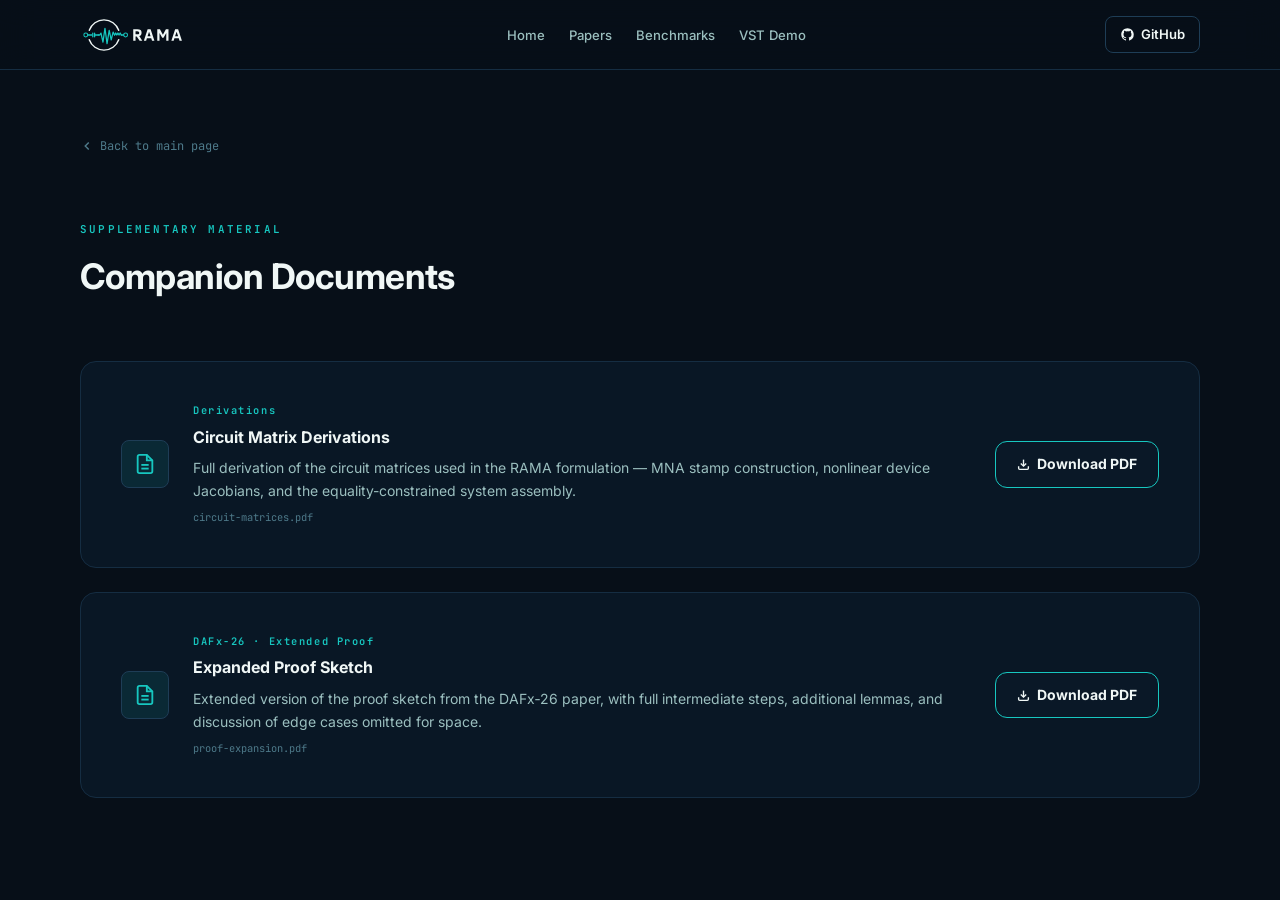
==== supplementary/index.html @ ff9d2bc9 "Add supplementary landing page and DAFx25 paper" ====
<!DOCTYPE html>
<html lang="en">
<head>
  <meta charset="UTF-8" />
  <meta name="viewport" content="width=device-width, initial-scale=1.0" />
  <meta name="description" content="RAMA supplementary material — circuit matrix derivations and expanded proof sketch." />
  <title>Supplementary Material — RAMA</title>
  <link rel="preconnect" href="https://fonts.googleapis.com" />
  <link rel="preconnect" href="https://fonts.gstatic.com" crossorigin />
  <link href="https://fonts.googleapis.com/css2?family=Inter:wght@400;500;600;700;800&family=JetBrains+Mono:wght@400;500;600&display=swap" rel="stylesheet" />
  <link rel="stylesheet" href="../assets/css/style.css" />
  <style>
    .supp-page {
      min-height: 100vh;
      padding: calc(var(--nav-h) + var(--sp-xl)) 0 var(--sp-2xl);
    }
    .supp-back {
      display: inline-flex; align-items: center; gap: 0.4rem;
      font-family: var(--font-mono); font-size: 0.75rem;
      color: var(--text-muted); margin-bottom: var(--sp-xl);
      transition: color var(--ease);
    }
    .supp-back:hover { color: var(--accent); text-decoration: none; }
    .supp-header { margin-bottom: var(--sp-xl); }
    .supp-cards { display: grid; gap: var(--sp-md); }
    .supp-card {
      background: rgba(11, 25, 41, 0.80);
      border: 1px solid var(--border-subtle);
      border-radius: var(--r-lg);
      padding: var(--sp-lg);
      display: grid;
      grid-template-columns: auto 1fr auto;
      align-items: center;
      gap: var(--sp-md);
      transition: border-color var(--ease), box-shadow var(--ease);
    }
    .supp-card:hover {
      border-color: var(--accent);
      box-shadow: 0 8px 24px rgba(23,199,192,0.07);
    }
    .supp-card-icon {
      width: 48px; height: 48px; flex-shrink: 0;
      background: var(--accent-dim);
      border: 1px solid var(--border-muted);
      border-radius: var(--r-sm);
      display: flex; align-items: center; justify-content: center;
      color: var(--accent);
    }
    .supp-card-body { min-width: 0; }
    .supp-card-label {
      font-family: var(--font-mono); font-size: 0.65rem;
      font-weight: 600; letter-spacing: 0.15em;
      color: var(--accent); margin-bottom: 0.25rem;
    }
    .supp-card-title {
      font-size: 1rem; font-weight: 700;
      color: var(--text-primary); margin-bottom: 0.35rem;
    }
    .supp-card-desc {
      font-size: 0.875rem; color: var(--text-secondary);
      line-height: 1.65;
    }
    .supp-card-file {
      font-family: var(--font-mono); font-size: 0.65rem;
      color: var(--text-muted); margin-top: 0.4rem;
    }
    @media (max-width: 620px) {
      .supp-card {
        grid-template-columns: auto 1fr;
        grid-template-rows: auto auto;
      }
      .supp-card > .btn { grid-column: 1 / -1; }
    }
  </style>
</head>
<body>

<!-- Minimal nav -->
<header class="site-header" role="banner">
  <nav class="nav-container" aria-label="Main navigation">
    <a href="../" class="nav-logo" aria-label="RAMA home">
      <svg viewBox="0 0 1600 700" xmlns="http://www.w3.org/2000/svg" aria-hidden="true">
        <defs><style>.nl{stroke:#F0F7F6;fill:none;}.tl{stroke:#17C7C0;fill:none;}.wm{fill:#F0F7F6;}</style></defs>
        <path class="nl" d="M 116 291 A 195 195 0 0 1 484 291" stroke-width="18" stroke-linecap="round"/>
        <path class="nl" d="M 484 409 A 195 195 0 0 1 116 409" stroke-width="18" stroke-linecap="round"/>
        <circle class="tl" cx="72"  cy="350" r="24" stroke-width="13"/>
        <circle class="tl" cx="570" cy="350" r="24" stroke-width="13"/>
        <path class="tl" d="M 96 350 H 148"  stroke-width="16" stroke-linecap="round"/>
        <path class="tl" d="M 160 327 V 373 M 183 327 V 373" stroke-width="16" stroke-linecap="round"/>
        <path class="tl" d="M 183 350 H 228"  stroke-width="16" stroke-linecap="round"/>
        <path class="tl" d="M 228 350 L 247 350 L 262 326 L 287 438 L 312 266 L 338 458 L 365 292 L 390 412 L 414 314 L 432 350" stroke-width="16" stroke-linecap="round" stroke-linejoin="round"/>
        <path class="tl" d="M 432 350 L 446 325 L 460 350 L 474 325 L 488 350 L 502 325 L 516 350" stroke-width="16" stroke-linecap="round" stroke-linejoin="round"/>
        <path class="tl" d="M 516 350 H 546"  stroke-width="16" stroke-linecap="round"/>
        <path class="wm" d="M 745.15625,421 708.95996,367.26953 H 694.29687 V 421 H 665.38086 V 279.08594 h 51.57715 q 27.37793,0 39.99023,9.84375 12.71485,9.84375 12.71485,32.2998 0,18.14942 -7.69043,28.91602 -7.58789,10.7666 -21.63575,13.74023 L 778.27637,421 Z m -4.81934,-98.54004 q 0,-10.86914 -5.53711,-14.56055 -5.43457,-3.6914 -18.04687,-3.6914 h -22.45606 v 37.83691 h 21.22559 q 9.74121,0 14.9707,-1.8457 5.2295,-1.8457 7.48536,-5.74219 2.35839,-3.89648 2.35839,-11.99707 z M 798.22461,421 845.1875,279.08594 h 37.63184 L 929.88477,421 h -29.63379 l -9.4336,-28.81348 H 836.16406 L 826.93555,421 Z m 46.14258,-54.14063 h 38.24707 L 863.54199,308.20703 Z M 1078.2119,421 v -95.36133 l -34.043,59.26758 h -16.7138 L 993.82227,325.63867 V 421 H 965.93164 V 279.08594 h 33.3252 l 37.01656,67.36816 37.3243,-67.36816 h 32.6074 V 421 Z m 64.0401,0 46.9628,-141.91406 h 37.6319 L 1273.9121,421 h -29.6338 l -9.4336,-28.81348 h -54.6533 L 1170.9629,421 Z m 46.1425,-54.14063 h 38.2471 l -19.0723,-58.65234 z"/>
      </svg>
    </a>
    <ul class="nav-links">
      <li><a href="../">Home</a></li>
      <li><a href="../#paper">Papers</a></li>
      <li><a href="../#benchmarks">Benchmarks</a></li>
      <li><a href="../#demo">VST Demo</a></li>
    </ul>
    <a href="https://github.com/YOUR_USERNAME/rama" class="nav-github" target="_blank" rel="noopener" aria-label="RAMA on GitHub">
      <svg width="15" height="15" viewBox="0 0 24 24" fill="currentColor" aria-hidden="true"><path d="M12 2C6.477 2 2 6.484 2 12.017c0 4.425 2.865 8.18 6.839 9.504.5.092.682-.217.682-.483 0-.237-.008-.868-.013-1.703-2.782.605-3.369-1.343-3.369-1.343-.454-1.158-1.11-1.466-1.11-1.466-.908-.62.069-.608.069-.608 1.003.07 1.531 1.032 1.531 1.032.892 1.53 2.341 1.088 2.91.832.092-.647.35-1.088.636-1.338-2.22-.253-4.555-1.113-4.555-4.951 0-1.093.39-1.988 1.029-2.688-.103-.253-.446-1.272.098-2.65 0 0 .84-.27 2.75 1.026A9.564 9.564 0 0112 6.844c.85.004 1.705.115 2.504.337 1.909-1.296 2.747-1.027 2.747-1.027.546 1.379.202 2.398.1 2.651.64.7 1.028 1.595 1.028 2.688 0 3.848-2.339 4.695-4.566 4.943.359.309.678.92.678 1.855 0 1.338-.012 2.419-.012 2.747 0 .268.18.58.688.482A10.019 10.019 0 0022 12.017C22 6.484 17.522 2 12 2z"/></svg>
      <span>GitHub</span>
    </a>
  </nav>
</header>

<main class="supp-page">
  <div class="container">

    <a href="../" class="supp-back">
      <svg width="14" height="14" viewBox="0 0 24 24" fill="none" stroke="currentColor" stroke-width="2.5" aria-hidden="true"><polyline points="15 18 9 12 15 6"/></svg>
      Back to main page
    </a>

    <div class="supp-header">
      <p class="section-label">Supplementary Material</p>
      <h1 class="section-title">Companion Documents</h1>
    </div>

    <div class="supp-cards">

      <!-- Document 1 -->
      <div class="supp-card">
        <div class="supp-card-icon" aria-hidden="true">
          <svg width="22" height="22" viewBox="0 0 24 24" fill="none" stroke="currentColor" stroke-width="2"><path d="M14 2H6a2 2 0 00-2 2v16a2 2 0 002 2h12a2 2 0 002-2V8z"/><polyline points="14 2 14 8 20 8"/><line x1="16" y1="13" x2="8" y2="13"/><line x1="16" y1="17" x2="8" y2="17"/></svg>
        </div>
        <div class="supp-card-body">
          <p class="supp-card-label">Derivations</p>
          <p class="supp-card-title">Circuit Matrix Derivations</p>
          <p class="supp-card-desc">Full derivation of the circuit matrices used in the RAMA formulation — MNA stamp construction, nonlinear device Jacobians, and the equality-constrained system assembly.</p>
          <p class="supp-card-file">circuit-matrices.pdf</p>
        </div>
        <a href="circuit-matrices.pdf" class="btn btn-secondary" download>
          <svg width="13" height="13" viewBox="0 0 24 24" fill="none" stroke="currentColor" stroke-width="2.5" aria-hidden="true"><path d="M21 15v4a2 2 0 01-2 2H5a2 2 0 01-2-2v-4"/><polyline points="7 10 12 15 17 10"/><line x1="12" y1="15" x2="12" y2="3"/></svg>
          Download PDF
        </a>
      </div>

      <!-- Document 2 -->
      <div class="supp-card">
        <div class="supp-card-icon" aria-hidden="true">
          <svg width="22" height="22" viewBox="0 0 24 24" fill="none" stroke="currentColor" stroke-width="2"><path d="M14 2H6a2 2 0 00-2 2v16a2 2 0 002 2h12a2 2 0 002-2V8z"/><polyline points="14 2 14 8 20 8"/><line x1="16" y1="13" x2="8" y2="13"/><line x1="16" y1="17" x2="8" y2="17"/></svg>
        </div>
        <div class="supp-card-body">
          <p class="supp-card-label">DAFx&#8209;26 · Extended Proof</p>
          <p class="supp-card-title">Expanded Proof Sketch</p>
          <p class="supp-card-desc">Extended version of the proof sketch from the DAFx&#8209;26 paper, with full intermediate steps, additional lemmas, and discussion of edge cases omitted for space.</p>
          <p class="supp-card-file">proof-expansion.pdf</p>
        </div>
        <a href="proof-expansion.pdf" class="btn btn-secondary" download>
          <svg width="13" height="13" viewBox="0 0 24 24" fill="none" stroke="currentColor" stroke-width="2.5" aria-hidden="true"><path d="M21 15v4a2 2 0 01-2 2H5a2 2 0 01-2-2v-4"/><polyline points="7 10 12 15 17 10"/><line x1="12" y1="15" x2="12" y2="3"/></svg>
          Download PDF
        </a>
      </div>

    </div>
  </div>
</main>

</body>
</html>
---- assets/css/style.css ----
/* ============================================================
   RAMA — style.css
   Palette adapted from logo: navy #0B2233 · teal #17C7C0
   ============================================================ */

@import url('https://fonts.googleapis.com/css2?family=Inter:wght@400;500;600;700;800&family=JetBrains+Mono:wght@400;500;600&display=swap');

/* ============================================================
   Design tokens
   ============================================================ */
:root {
  /* ── Backgrounds ── */
  --bg-base:     #070F18;   /* deepest navy-black              */
  --bg-elevated: #0B1929;   /* card / panel base               */
  --bg-panel:    #0F2236;   /* inset code blocks               */

  /* ── Borders ── */
  --border-subtle: #152D42;
  --border-muted:  #1E3D56;

  /* ── Brand ── */
  --logo-navy: #0B2233;

  /* ── Accents (from logo teal) ── */
  --accent:      #17C7C0;
  --accent-mid:  #0FA8A2;   /* slightly darker variant         */
  --accent-dim:  rgba(23, 199, 192, 0.10);
  --accent-glow: rgba(23, 199, 192, 0.22);

  /* ── Text ── */
  --text-primary:   #F0F7F6;
  --text-secondary: #9BBFBF;
  --text-muted:     #4E7A8A;

  /* ── Semantic ── */
  --amber: #E0A84F;
  --mint:  #71E6B2;
  --red:   #D96B6B;

  /* ── Typography ── */
  --font-sans: 'Inter', 'Avenir Next', 'Segoe UI', system-ui, sans-serif;
  --font-mono: 'JetBrains Mono', 'SFMono-Regular', Consolas, monospace;

  /* ── Spacing ── */
  --sp-xs: 0.5rem;
  --sp-sm: 1rem;
  --sp-md: 1.5rem;
  --sp-lg: 2.5rem;
  --sp-xl: 4rem;
  --sp-2xl: 6rem;

  /* ── Layout ── */
  --max-w: 1200px;
  --nav-h: 70px;

  /* ── Radius ── */
  --r-sm: 8px;
  --r-md: 12px;
  --r-lg: 16px;

  /* ── Motion ── */
  --ease: 200ms ease;
}

/* ============================================================
   Reset
   ============================================================ */
*, *::before, *::after { box-sizing: border-box; margin: 0; padding: 0; }
html { scroll-behavior: smooth; font-size: 16px; }
body {
  background: var(--bg-base);
  color: var(--text-secondary);
  font-family: var(--font-sans);
  line-height: 1.7;
  -webkit-font-smoothing: antialiased;
  overflow-x: hidden;
}
a { color: var(--accent); text-decoration: none; transition: color var(--ease); }
a:hover { color: var(--mint); text-decoration: underline; }
img, svg { max-width: 100%; }
::selection { background: var(--accent); color: var(--bg-base); }
:focus-visible { outline: 2px solid var(--accent); outline-offset: 3px; border-radius: 3px; }

/* ============================================================
   Layout helpers
   ============================================================ */
.container { max-width: var(--max-w); margin: 0 auto; padding: 0 var(--sp-lg); }
.section-label {
  font-family: var(--font-mono);
  font-size: 0.68rem;
  font-weight: 600;
  letter-spacing: 0.2em;
  text-transform: uppercase;
  color: var(--accent);
  margin-bottom: var(--sp-sm);
}
.section-title {
  font-size: clamp(1.6rem, 3.5vw, 2.2rem);
  font-weight: 700;
  color: var(--text-primary);
  line-height: 1.2;
  letter-spacing: -0.015em;
}

/* ============================================================
   Navigation
   ============================================================ */
.site-header {
  position: fixed; top: 0; left: 0; right: 0; z-index: 100;
  height: var(--nav-h);
  background: rgba(7, 15, 24, 0.88);
  border-bottom: 1px solid var(--border-subtle);
  backdrop-filter: blur(18px);
  -webkit-backdrop-filter: blur(18px);
}
.nav-container {
  max-width: var(--max-w); margin: 0 auto;
  padding: 0 var(--sp-lg);
  height: 100%;
  display: flex; align-items: center; gap: var(--sp-lg);
}
.nav-logo { display: flex; align-items: center; flex-shrink: 0; }
.nav-logo svg { width: 128px; height: auto; }

.nav-links {
  list-style: none; display: flex; gap: var(--sp-md);
  margin: 0 auto;
}
.nav-links a {
  font-size: 0.82rem; font-weight: 500;
  color: var(--text-secondary);
  padding: 0.2rem 0;
  border-bottom: 2px solid transparent;
  transition: color var(--ease), border-color var(--ease);
}
.nav-links a:hover, .nav-links a.active {
  color: var(--accent); border-bottom-color: var(--accent); text-decoration: none;
}
.nav-github {
  flex-shrink: 0; display: flex; align-items: center; gap: 0.4rem;
  font-size: 0.82rem; font-weight: 600;
  color: var(--text-primary);
  padding: 0.38rem 0.85rem;
  border: 1px solid var(--border-muted); border-radius: var(--r-sm);
  transition: border-color var(--ease), color var(--ease);
}
.nav-github:hover { color: var(--accent); border-color: var(--accent); text-decoration: none; }

.nav-mobile-toggle {
  display: none; background: none; border: none; cursor: pointer;
  color: var(--text-primary); flex-shrink: 0;
}

/* ============================================================
   Hero
   ============================================================ */
.hero {
  position: relative; min-height: 100vh;
  display: flex; align-items: center;
  padding-top: var(--nav-h); overflow: hidden;
}
#hero-canvas {
  position: absolute; inset: 0; width: 100%; height: 100%;
  pointer-events: none;
}
.hero-circuit {
  position: absolute; left: 0; top: 0; bottom: 0; width: 38%;
  opacity: 0.055; pointer-events: none; overflow: visible;
}
.hero-content {
  position: relative; z-index: 2;
  max-width: var(--max-w); width: 100%;
  margin: 0 auto;
  padding: var(--sp-2xl) var(--sp-lg);
}
.hero-eyebrow {
  font-family: var(--font-mono);
  font-size: 0.68rem; font-weight: 600; letter-spacing: 0.22em;
  color: var(--accent); margin-bottom: var(--sp-md);
}
.hero-title {
  font-size: clamp(2.4rem, 5.5vw, 4.2rem);
  font-weight: 800; color: var(--text-primary);
  line-height: 1.06; letter-spacing: -0.025em;
  margin-bottom: var(--sp-md); max-width: 16ch;
}
.hero-title em { font-style: normal; color: var(--accent); }
.hero-subtitle {
  font-size: 1.05rem; color: var(--text-secondary);
  max-width: 54ch; margin-bottom: var(--sp-xl);
  line-height: 1.7;
}
.hero-actions { display: flex; flex-wrap: wrap; gap: var(--sp-sm); }

/* ============================================================
   Buttons
   ============================================================ */
.btn {
  display: inline-flex; align-items: center; gap: 0.45rem;
  padding: 0.65rem 1.3rem; border-radius: var(--r-md);
  font-size: 0.875rem; font-weight: 700; cursor: pointer;
  text-decoration: none; transition: all var(--ease);
  white-space: nowrap; border: none;
}
.btn-primary {
  background: linear-gradient(135deg, var(--accent-mid), var(--accent));
  color: #071018;
  box-shadow: 0 4px 18px var(--accent-glow);
}
.btn-primary:hover {
  box-shadow: 0 6px 26px rgba(23,199,192,0.38);
  transform: translateY(-1px); color: #071018; text-decoration: none;
}
.btn-secondary {
  background: rgba(11, 25, 41, 0.65);
  color: var(--text-primary);
  border: 1px solid var(--accent);
}
.btn-secondary:hover {
  background: var(--accent-dim); color: var(--accent);
  text-decoration: none; transform: translateY(-1px);
}
.btn-ghost {
  background: transparent; color: var(--accent);
  border: 1px solid var(--border-muted);
  padding: 0.5rem 1rem; font-size: 0.82rem;
}
.btn-ghost:hover {
  border-color: var(--accent); background: var(--accent-dim); text-decoration: none;
}

/* ============================================================
   About
   ============================================================ */
.about-section {
  padding: var(--sp-2xl) 0;
  border-bottom: 1px solid var(--border-subtle);
}
.about-inner {
  display: grid; grid-template-columns: 1fr 2fr; gap: var(--sp-xl);
  align-items: start;
}
.about-lead {
  font-size: 1.15rem; font-weight: 600;
  color: var(--text-primary); line-height: 1.45;
}
.about-body {
  font-size: 0.975rem; color: var(--text-secondary); line-height: 1.8;
}

/* ============================================================
   Cards (shared)
   ============================================================ */
.card {
  background: rgba(11, 25, 41, 0.80);
  border: 1px solid var(--border-subtle);
  border-radius: var(--r-lg);
  box-shadow: 0 12px 30px rgba(0,0,0,0.26);
  padding: var(--sp-lg);
  transition: border-color var(--ease), box-shadow var(--ease), transform var(--ease);
}
.card:hover {
  border-color: var(--accent);
  box-shadow: 0 16px 40px rgba(23,199,192,0.07), 0 2px 8px rgba(0,0,0,0.38);
  transform: translateY(-2px);
}
.card-icon {
  width: 44px; height: 44px;
  background: var(--accent-dim); border: 1px solid var(--border-muted);
  border-radius: var(--r-sm);
  display: flex; align-items: center; justify-content: center;
  margin-bottom: var(--sp-md); color: var(--accent);
}
.card-title {
  font-size: 1.1rem; font-weight: 700;
  color: var(--text-primary); margin-bottom: var(--sp-xs);
}
.card-body {
  font-size: 0.9rem; color: var(--text-secondary);
  line-height: 1.7; margin-bottom: var(--sp-md);
}

/* ============================================================
   Features section
   ============================================================ */
.features-section {
  padding: var(--sp-2xl) 0;
  border-bottom: 1px solid var(--border-subtle);
}
.features-header { text-align: center; margin-bottom: var(--sp-xl); }
.cards-grid {
  display: grid; grid-template-columns: repeat(3, 1fr); gap: var(--sp-md);
}

/* ============================================================
   Benchmarks
   ============================================================ */
.benchmarks-section {
  padding: var(--sp-2xl) 0;
  border-bottom: 1px solid var(--border-subtle);
}
.benchmarks-header {
  display: flex; justify-content: space-between; align-items: flex-end;
  margin-bottom: var(--sp-xl);
}
.benchmark-grid {
  display: grid; grid-template-columns: repeat(3, 1fr); gap: var(--sp-md);
}
.benchmark-card {
  background: rgba(11, 25, 41, 0.80);
  border: 1px solid var(--border-subtle);
  border-radius: var(--r-lg); padding: var(--sp-md); overflow: hidden;
  transition: border-color var(--ease);
}
.benchmark-card:hover { border-color: var(--border-muted); }
.benchmark-title {
  font-family: var(--font-mono); font-size: 0.75rem; font-weight: 600;
  color: var(--text-primary); letter-spacing: 0.04em;
  margin-bottom: var(--sp-sm);
}
.benchmark-plot {
  width: 100%; aspect-ratio: 17 / 7;
  border-radius: var(--r-sm); margin-bottom: var(--sp-sm); overflow: hidden;
}
.benchmark-metrics { display: flex; flex-direction: column; gap: 0.3rem; }
.metric-row {
  display: flex; justify-content: space-between; align-items: center;
  font-family: var(--font-mono); font-size: 0.7rem;
}
.metric-label { color: var(--text-muted); }
.metric-value { color: var(--accent); font-weight: 600; }
.metric-value.good { color: var(--mint); }

/* ============================================================
   VST Demo
   ============================================================ */
.vst-section {
  padding: var(--sp-2xl) 0;
  border-bottom: 1px solid var(--border-subtle);
}
.vst-inner {
  display: grid; grid-template-columns: 1fr 1fr; gap: var(--sp-xl);
  align-items: center;
}
.vst-text p { font-size: 0.975rem; color: var(--text-secondary); line-height: 1.75; margin-bottom: var(--sp-md); }
.vst-panel {
  background: #040C14;
  border: 1px solid var(--border-subtle);
  border-radius: var(--r-lg);
  padding: var(--sp-md);
  font-family: var(--font-mono);
}
.vst-panel-header {
  font-size: 0.65rem; letter-spacing: 0.14em;
  color: var(--accent); margin-bottom: var(--sp-md);
  padding-bottom: var(--sp-sm);
  border-bottom: 1px solid var(--border-subtle);
}
.vst-controls { display: grid; grid-template-columns: 1fr 1fr; gap: var(--sp-sm); }
.vst-control { display: flex; flex-direction: column; gap: 0.35rem; }
.vst-control-label {
  font-size: 0.6rem; letter-spacing: 0.1em;
  color: var(--text-muted); text-transform: uppercase;
}
.vst-select {
  background: var(--bg-elevated);
  border: 1px solid var(--accent);
  border-radius: 4px;
  padding: 0.28rem 0.5rem;
  font-family: var(--font-mono); font-size: 0.62rem;
  color: var(--accent); letter-spacing: 0.06em;
}
.vst-select-muted {
  background: var(--bg-elevated);
  border: 1px solid var(--border-subtle);
  border-radius: 4px;
  padding: 0.28rem 0.5rem;
  font-family: var(--font-mono); font-size: 0.62rem;
  color: var(--text-secondary); letter-spacing: 0.06em;
}
.vst-knob-wrap { display: flex; align-items: center; gap: 0.75rem; }
.vst-knob {
  width: 44px; height: 44px; border-radius: 50%;
  background: radial-gradient(circle at 35% 35%, #1A3A52, #040C14);
  border: 2px solid var(--border-muted);
  position: relative; flex-shrink: 0;
}
.vst-knob::after {
  content: '';
  position: absolute; width: 2.5px; height: 12px;
  background: var(--accent); border-radius: 2px;
  bottom: 7px; left: 50%; transform: translateX(-50%) rotate(45deg);
  transform-origin: bottom center;
}
.vst-knob.k2::after { transform: translateX(-50%) rotate(60deg); }
.vst-knob.k3::after { transform: translateX(-50%) rotate(0deg); }
.vst-knob.k4::after { transform: translateX(-50%) rotate(40deg); }
.vst-readout { font-size: 0.62rem; color: var(--accent); }
.vst-toggle {
  width: 32px; height: 18px;
  background: var(--border-subtle); border-radius: 9px;
  border: 1px solid var(--border-muted);
}
.vst-statusbar {
  margin-top: var(--sp-sm); padding-top: var(--sp-sm);
  border-top: 1px solid var(--border-subtle);
  font-size: 0.6rem; color: var(--accent); letter-spacing: 0.07em;
}

/* ============================================================
   Gallery
   ============================================================ */
.gallery-section {
  padding: var(--sp-2xl) 0;
  border-bottom: 1px solid var(--border-subtle);
}
.gallery-grid {
  display: grid; grid-template-columns: repeat(3, 1fr); gap: var(--sp-md);
  margin-top: var(--sp-xl);
}
.gallery-card {
  background: var(--bg-elevated);
  border: 1px solid var(--border-subtle); border-radius: var(--r-lg);
  overflow: hidden; cursor: pointer;
  transition: border-color var(--ease), transform var(--ease);
}
.gallery-card:hover { border-color: var(--accent); transform: translateY(-2px); }
.gallery-thumb { width: 100%; aspect-ratio: 16/10; overflow: hidden; }
.gallery-caption {
  padding: 0.6rem var(--sp-md);
  font-family: var(--font-mono); font-size: 0.7rem; color: var(--text-muted);
  border-top: 1px solid var(--border-subtle);
}

/* ============================================================
   Citation
   ============================================================ */
.citation-section {
  padding: var(--sp-2xl) 0;
  border-bottom: 1px solid var(--border-subtle);
}
.citation-inner {
  display: grid; grid-template-columns: 1fr 1.3fr; gap: var(--sp-xl);
  align-items: start;
}
.citation-meta {
  background: var(--bg-panel); border: 1px solid var(--border-subtle);
  border-radius: var(--r-md); padding: var(--sp-md); margin-top: var(--sp-md);
  font-family: var(--font-mono); font-size: 0.78rem;
  color: var(--text-secondary); line-height: 1.65;
}
.citation-meta .teal { color: var(--accent); }
.bibtex-wrap { position: relative; }
.bibtex-block {
  background: var(--bg-panel); border: 1px solid var(--border-subtle);
  border-radius: var(--r-md); padding: var(--sp-md);
  font-family: var(--font-mono); font-size: 0.74rem;
  color: var(--text-secondary); line-height: 1.65;
  overflow-x: auto; white-space: pre;
}
.bibtex-block .bk { color: var(--accent); }
.bibtex-block .bv { color: var(--mint); }
.bibtex-raw { display: none; }
.copy-btn {
  position: absolute; top: var(--sp-sm); right: var(--sp-sm);
  background: var(--bg-elevated); border: 1px solid var(--border-muted);
  border-radius: var(--r-sm);
  color: var(--text-muted); font-family: var(--font-mono); font-size: 0.68rem;
  cursor: pointer; padding: 0.28rem 0.65rem; transition: all var(--ease);
}
.copy-btn:hover { border-color: var(--accent); color: var(--accent); }
.copy-btn.copied { border-color: var(--mint); color: var(--mint); }

/* ============================================================
   Footer
   ============================================================ */
.site-footer {
  background: var(--bg-elevated);
  border-top: 1px solid var(--border-subtle);
  padding: var(--sp-xl) 0 var(--sp-lg);
}
.footer-grid {
  display: grid; grid-template-columns: 2fr 1fr 1fr; gap: var(--sp-xl);
  margin-bottom: var(--sp-xl);
}
.footer-brand svg { width: 112px; margin-bottom: var(--sp-sm); }
.footer-tagline {
  font-size: 0.84rem; color: var(--text-muted); line-height: 1.65; max-width: 30ch;
}
.footer-col-title {
  font-size: 0.72rem; font-weight: 700; letter-spacing: 0.12em;
  text-transform: uppercase; color: var(--text-primary); margin-bottom: var(--sp-sm);
}
.footer-links { list-style: none; display: flex; flex-direction: column; gap: 0.45rem; }
.footer-links a { font-size: 0.86rem; color: var(--text-secondary); }
.footer-bottom {
  display: flex; justify-content: space-between; align-items: center;
  padding-top: var(--sp-md); border-top: 1px solid var(--border-subtle);
  font-family: var(--font-mono); font-size: 0.72rem; color: var(--text-muted);
}

/* ============================================================
   Responsive
   ============================================================ */
@media (max-width: 960px) {
  .cards-grid,
  .benchmark-grid,
  .gallery-grid { grid-template-columns: 1fr 1fr; }
  .about-inner,
  .vst-inner,
  .citation-inner { grid-template-columns: 1fr; }
  .footer-grid { grid-template-columns: 1fr 1fr; }
  .benchmarks-header { flex-direction: column; align-items: flex-start; gap: var(--sp-sm); }
}

@media (max-width: 620px) {
  .nav-links {
    display: none; position: absolute; top: var(--nav-h); left: 0; right: 0;
    background: var(--bg-elevated); border-bottom: 1px solid var(--border-subtle);
    flex-direction: column; padding: var(--sp-md) var(--sp-lg); gap: var(--sp-sm);
  }
  .nav-links.is-open { display: flex; }
  .nav-mobile-toggle { display: flex; margin-left: auto; }
  .nav-github span { display: none; }

  .cards-grid,
  .benchmark-grid,
  .gallery-grid { grid-template-columns: 1fr; }

  .hero-title { font-size: clamp(2rem, 9vw, 2.8rem); }
  .hero-actions { flex-direction: column; }
  .footer-grid { grid-template-columns: 1fr; }
}

/* ============================================================
   Reduced motion
   ============================================================ */
@media (prefers-reduced-motion: reduce) {
  *, *::before, *::after { animation: none !important; transition: none !important; }
}

/* ============================================================
   Benchmark figure placeholders
   (shown when SVG/PNG file is not yet in assets/figures/)
   ============================================================ */
.benchmark-plot {
  display: flex; align-items: stretch;
}
.benchmark-plot img {
  width: 100%; height: 100%;
  object-fit: contain; display: block;
  border-radius: var(--r-sm);
}
.bench-placeholder {
  display: flex; flex-direction: column;
  align-items: center; justify-content: center; gap: 0.3rem;
  width: 100%; height: 100%; min-height: 90px;
  background: #040C14;
  border: 1px dashed var(--border-muted);
  border-radius: var(--r-sm);
  padding: 0.85rem;
  font-family: var(--font-mono);
  color: var(--text-muted); text-align: center;
}
.bench-placeholder code {
  font-size: 0.65rem; color: var(--accent); word-break: break-all;
}
.bench-placeholder small { font-size: 0.6rem; }

/* ============================================================
   VST screenshot placeholder
   ============================================================ */
.vst-screenshot-outer {
  background: #040C14;
  border: 1px solid var(--border-subtle);
  border-radius: var(--r-lg);
  overflow: hidden;
  font-family: var(--font-mono);
}
.vst-screenshot-wrap {
  width: 100%; aspect-ratio: 16 / 9;
  display: flex; align-items: stretch;
}
.vst-screenshot-wrap img {
  width: 100%; height: 100%;
  object-fit: contain; display: block;
}
.vst-ph {
  display: flex; flex-direction: column;
  align-items: center; justify-content: center; gap: 0.3rem;
  width: 100%; height: 100%;
  padding: 1.5rem;
  background: var(--bg-panel);
  border-bottom: 1px solid var(--border-subtle);
  font-family: var(--font-mono);
  text-align: center;
}
.vst-ph code { font-size: 0.68rem; color: var(--accent); }
.vst-ph small { font-size: 0.62rem; color: var(--text-muted); }

/* ============================================================
   Cards grid: auto-fit for 4 cards (Publications + 3 others)
   ============================================================ */
.cards-grid {
  grid-template-columns: repeat(auto-fit, minmax(240px, 1fr));
}
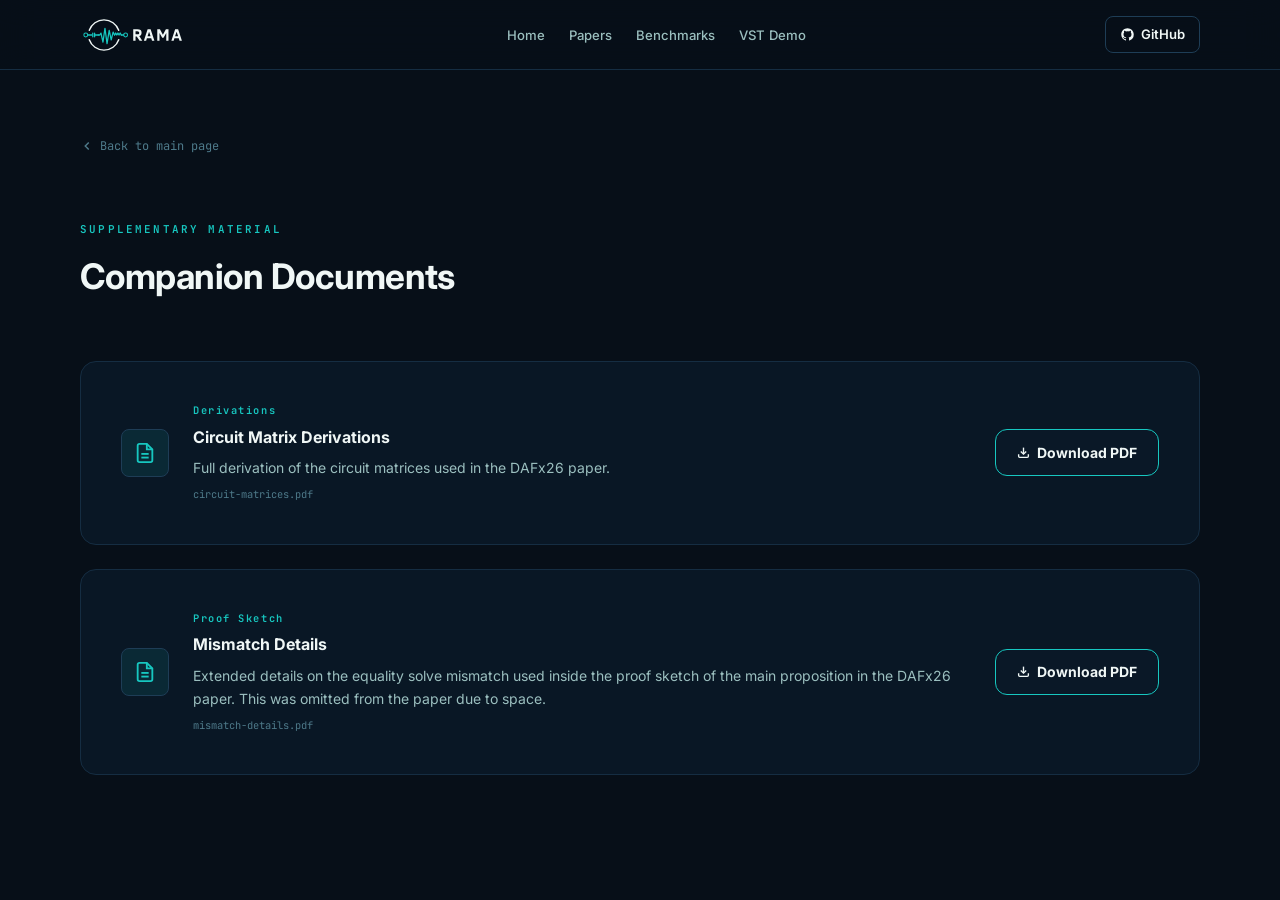
==== commit 504780de: "Fix supplementary materials landing page and add mismatch details document." ====
--- a/supplementary/index.html
+++ b/supplementary/index.html
@@ -3,7 +3,7 @@
 <head>
   <meta charset="UTF-8" />
   <meta name="viewport" content="width=device-width, initial-scale=1.0" />
-  <meta name="description" content="RAMA supplementary material — circuit matrix derivations and expanded proof sketch." />
+  <meta name="description" content="RAMA supplementary material — circuit matrix derivations and extra details for the proof sketch." />
   <title>Supplementary Material — RAMA</title>
   <link rel="preconnect" href="https://fonts.googleapis.com" />
   <link rel="preconnect" href="https://fonts.gstatic.com" crossorigin />
@@ -100,7 +100,7 @@
       <li><a href="../#benchmarks">Benchmarks</a></li>
       <li><a href="../#demo">VST Demo</a></li>
     </ul>
-    <a href="https://github.com/YOUR_USERNAME/rama" class="nav-github" target="_blank" rel="noopener" aria-label="RAMA on GitHub">
+    <a href="https://github.com/mezea-uvg/RAMA" class="nav-github" target="_blank" rel="noopener" aria-label="RAMA on GitHub">
       <svg width="15" height="15" viewBox="0 0 24 24" fill="currentColor" aria-hidden="true"><path d="M12 2C6.477 2 2 6.484 2 12.017c0 4.425 2.865 8.18 6.839 9.504.5.092.682-.217.682-.483 0-.237-.008-.868-.013-1.703-2.782.605-3.369-1.343-3.369-1.343-.454-1.158-1.11-1.466-1.11-1.466-.908-.62.069-.608.069-.608 1.003.07 1.531 1.032 1.531 1.032.892 1.53 2.341 1.088 2.91.832.092-.647.35-1.088.636-1.338-2.22-.253-4.555-1.113-4.555-4.951 0-1.093.39-1.988 1.029-2.688-.103-.253-.446-1.272.098-2.65 0 0 .84-.27 2.75 1.026A9.564 9.564 0 0112 6.844c.85.004 1.705.115 2.504.337 1.909-1.296 2.747-1.027 2.747-1.027.546 1.379.202 2.398.1 2.651.64.7 1.028 1.595 1.028 2.688 0 3.848-2.339 4.695-4.566 4.943.359.309.678.92.678 1.855 0 1.338-.012 2.419-.012 2.747 0 .268.18.58.688.482A10.019 10.019 0 0022 12.017C22 6.484 17.522 2 12 2z"/></svg>
       <span>GitHub</span>
     </a>
@@ -130,7 +130,7 @@
         <div class="supp-card-body">
           <p class="supp-card-label">Derivations</p>
           <p class="supp-card-title">Circuit Matrix Derivations</p>
-          <p class="supp-card-desc">Full derivation of the circuit matrices used in the RAMA formulation — MNA stamp construction, nonlinear device Jacobians, and the equality-constrained system assembly.</p>
+          <p class="supp-card-desc">Full derivation of the circuit matrices used in the DAFx26 paper.</p>
           <p class="supp-card-file">circuit-matrices.pdf</p>
         </div>
         <a href="circuit-matrices.pdf" class="btn btn-secondary" download>
@@ -145,12 +145,12 @@
           <svg width="22" height="22" viewBox="0 0 24 24" fill="none" stroke="currentColor" stroke-width="2"><path d="M14 2H6a2 2 0 00-2 2v16a2 2 0 002 2h12a2 2 0 002-2V8z"/><polyline points="14 2 14 8 20 8"/><line x1="16" y1="13" x2="8" y2="13"/><line x1="16" y1="17" x2="8" y2="17"/></svg>
         </div>
         <div class="supp-card-body">
-          <p class="supp-card-label">DAFx&#8209;26 · Extended Proof</p>
-          <p class="supp-card-title">Expanded Proof Sketch</p>
-          <p class="supp-card-desc">Extended version of the proof sketch from the DAFx&#8209;26 paper, with full intermediate steps, additional lemmas, and discussion of edge cases omitted for space.</p>
-          <p class="supp-card-file">proof-expansion.pdf</p>
+          <p class="supp-card-label">Proof Sketch</p>
+          <p class="supp-card-title">Mismatch Details</p>
+          <p class="supp-card-desc">Extended details on the equality solve mismatch used inside the proof sketch of the main proposition in the DAFx26 paper. This was omitted from the paper due to space.</p>
+          <p class="supp-card-file">mismatch-details.pdf</p>
         </div>
-        <a href="proof-expansion.pdf" class="btn btn-secondary" download>
+        <a href="mismatch-details.pdf" class="btn btn-secondary" download>
           <svg width="13" height="13" viewBox="0 0 24 24" fill="none" stroke="currentColor" stroke-width="2.5" aria-hidden="true"><path d="M21 15v4a2 2 0 01-2 2H5a2 2 0 01-2-2v-4"/><polyline points="7 10 12 15 17 10"/><line x1="12" y1="15" x2="12" y2="3"/></svg>
           Download PDF
         </a>
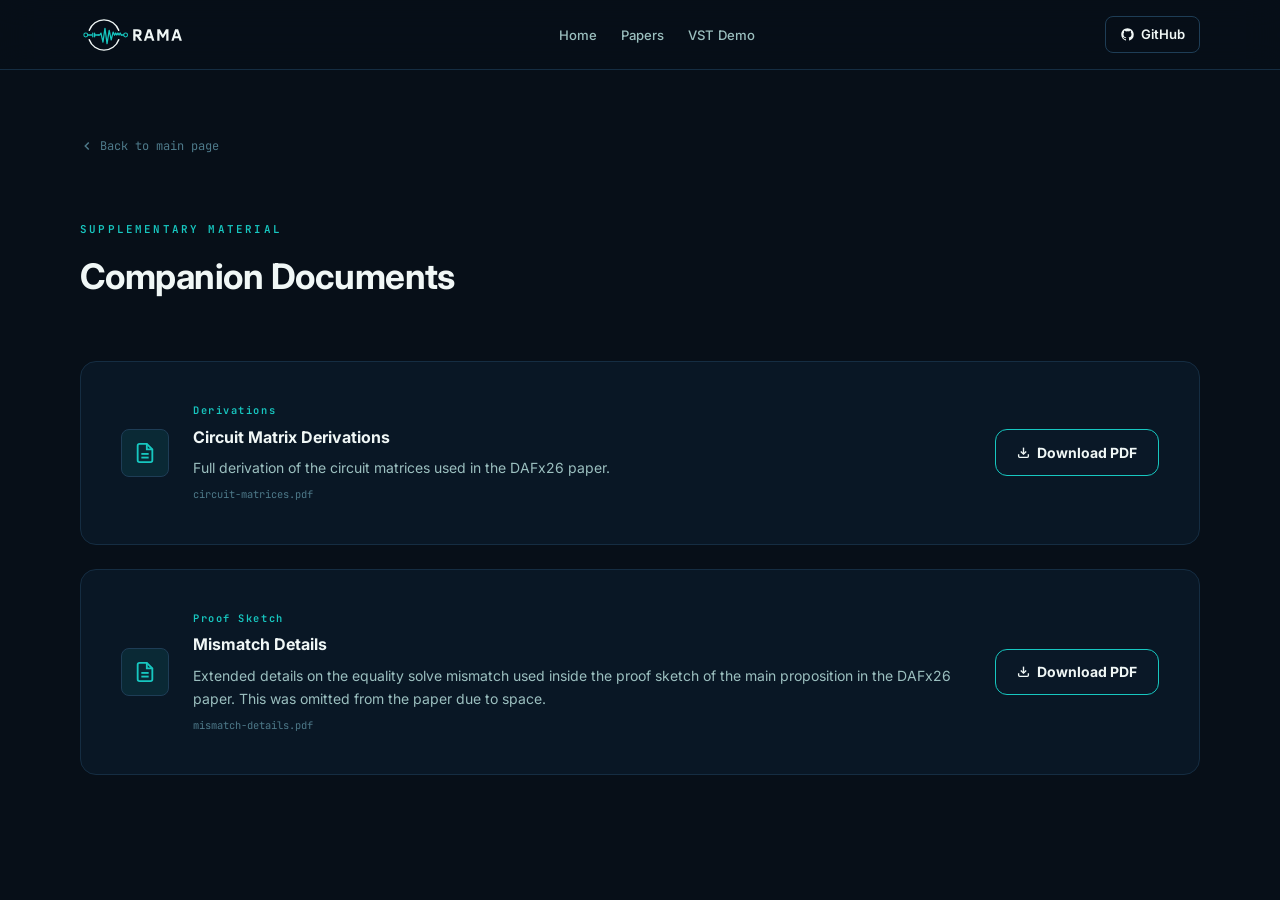
==== commit 6151734e: "Fix landing page and added both VST plugin demos." ====
--- a/supplementary/index.html
+++ b/supplementary/index.html
@@ -97,7 +97,7 @@
     <ul class="nav-links">
       <li><a href="../">Home</a></li>
       <li><a href="../#paper">Papers</a></li>
-      <li><a href="../#benchmarks">Benchmarks</a></li>
+      <!-- <li><a href="../#benchmarks">Benchmarks</a></li> -->
       <li><a href="../#demo">VST Demo</a></li>
     </ul>
     <a href="https://github.com/mezea-uvg/RAMA" class="nav-github" target="_blank" rel="noopener" aria-label="RAMA on GitHub">
